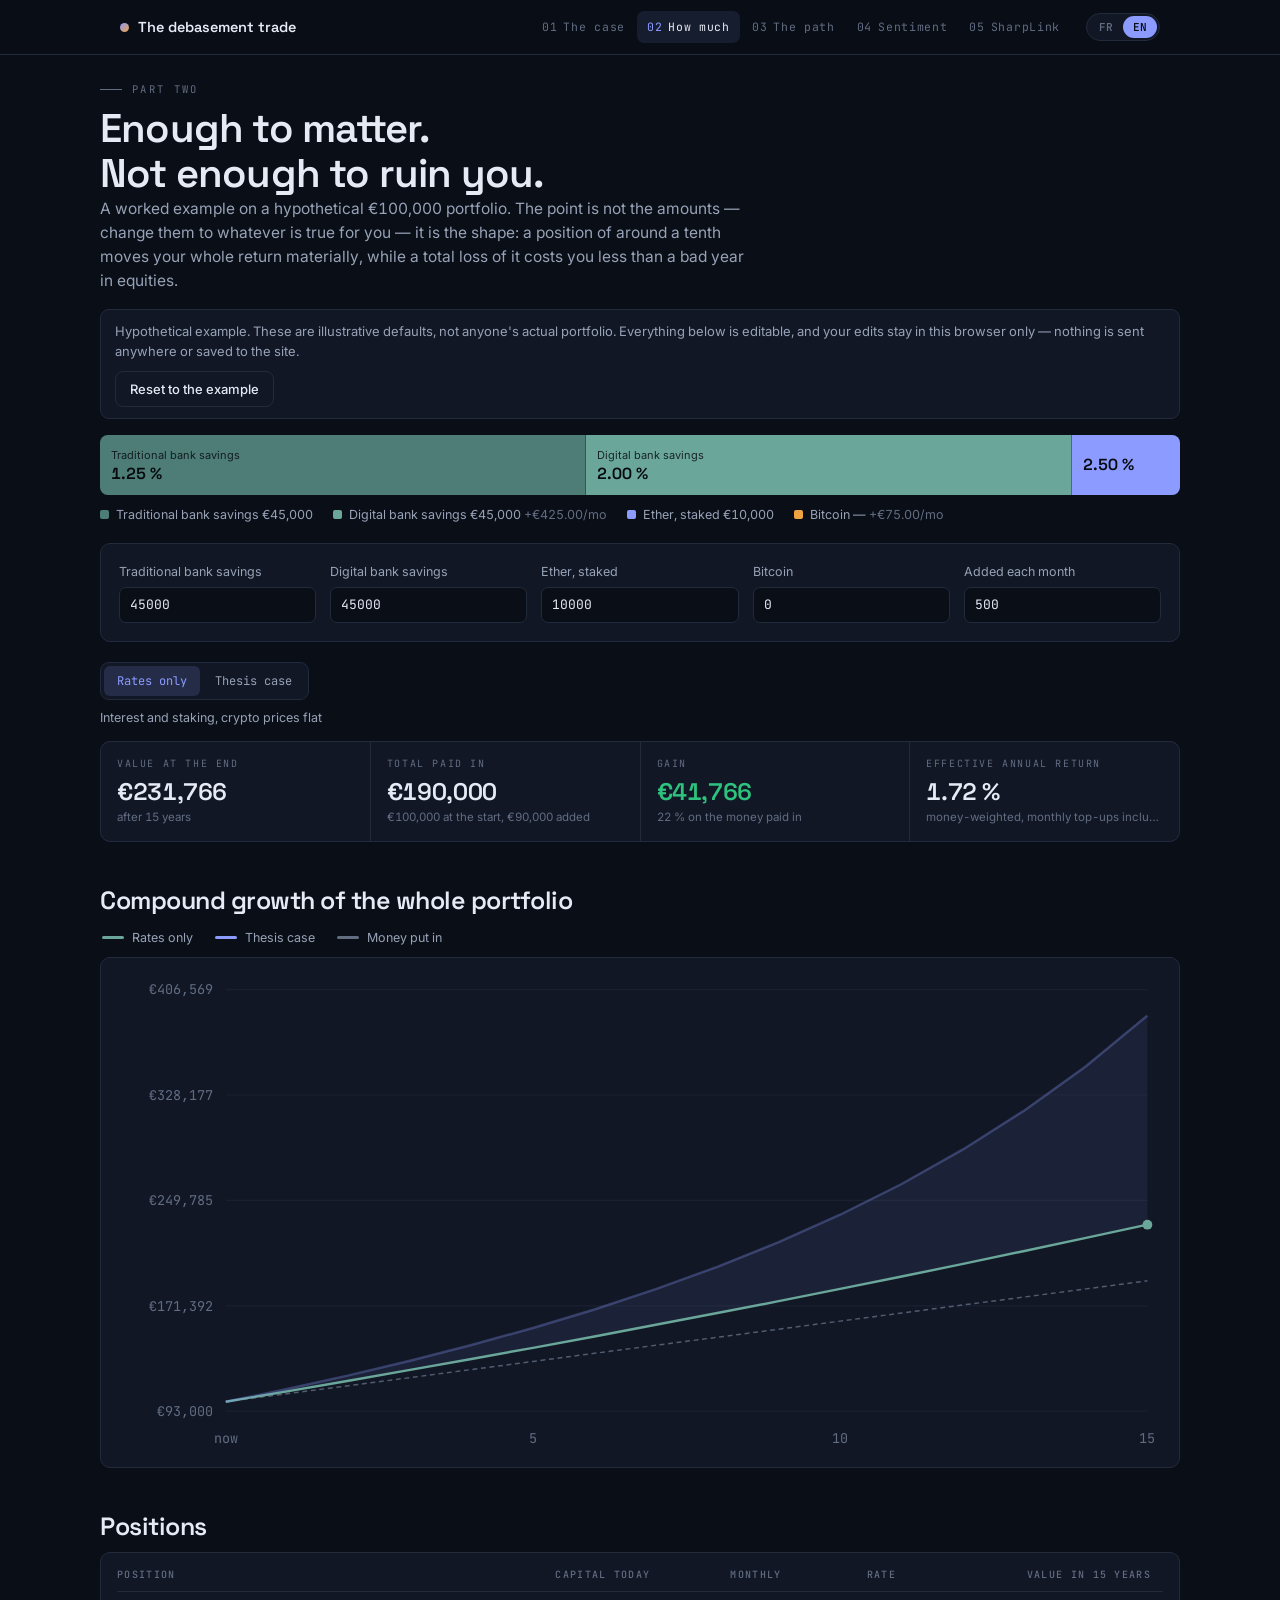
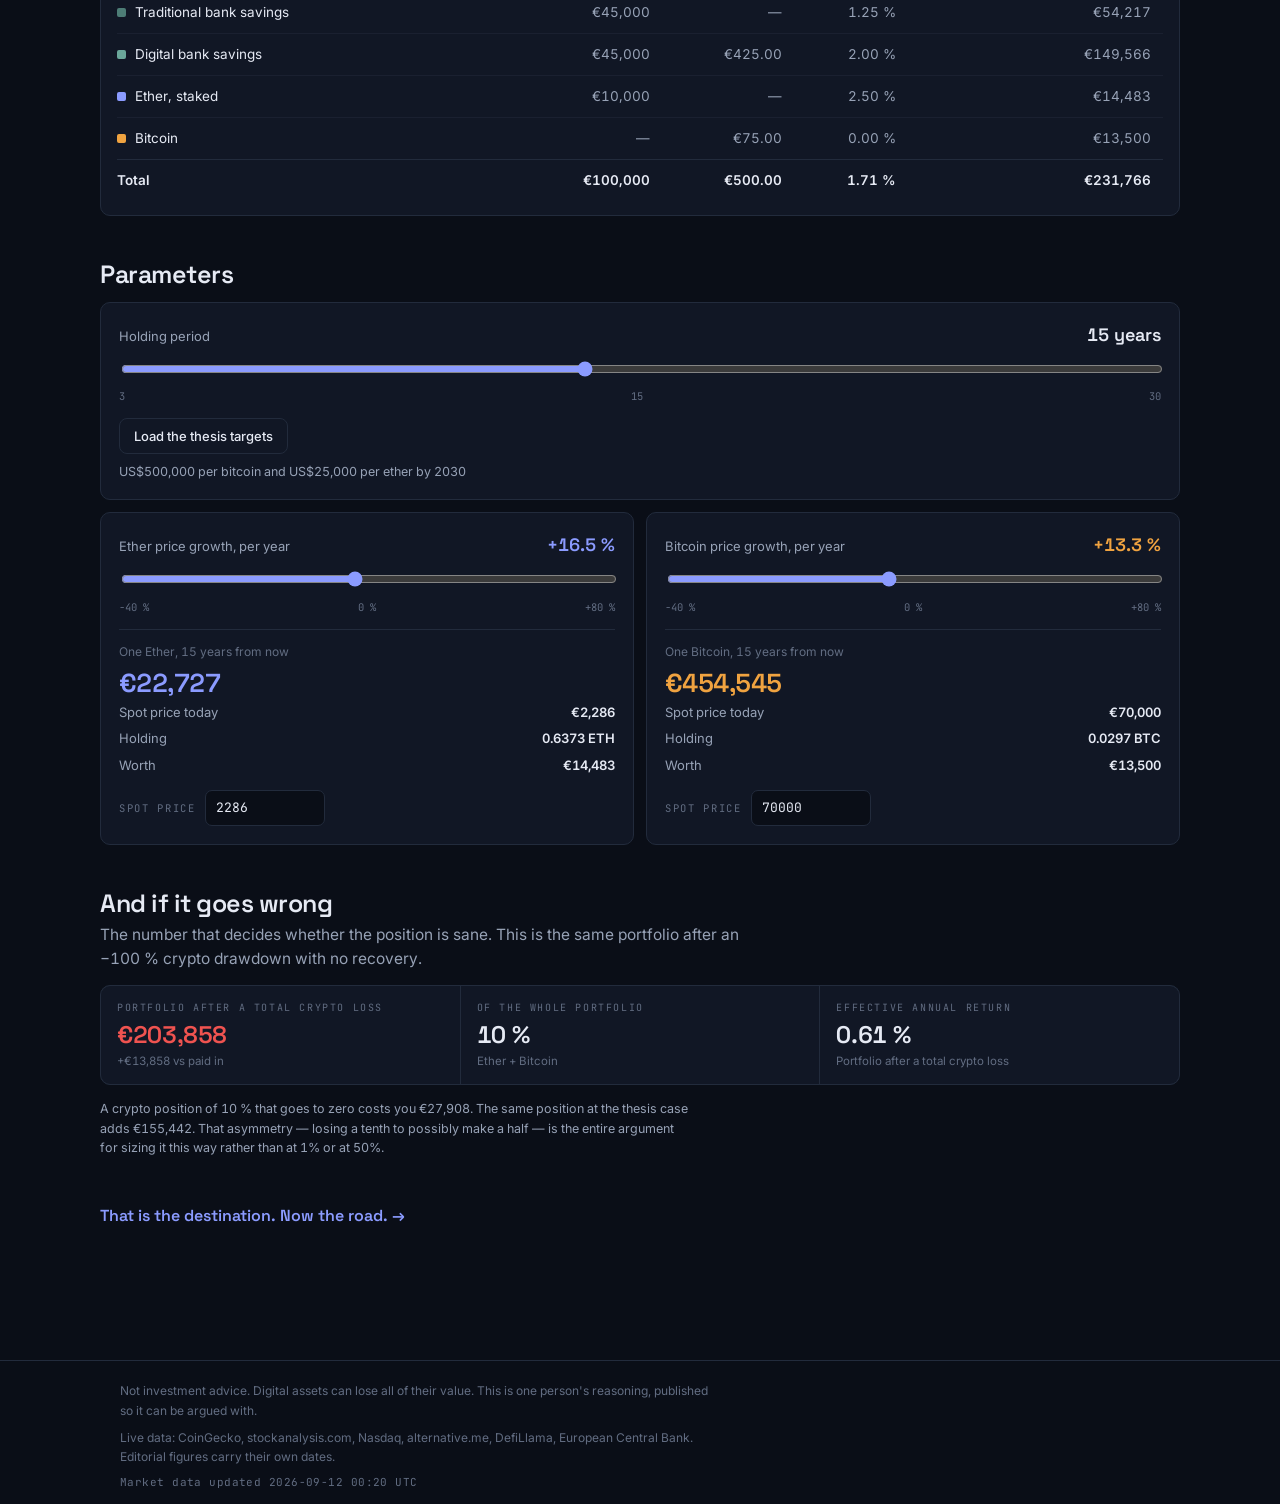
==== allocation.html @ 031e28a9 "Expand into a five-part thesis app with FR/EN and shared live data Turns the single SBET dashboard i" ====
<!DOCTYPE html>
<html lang="fr">
<head>
<meta charset="utf-8">
<meta name="viewport" content="width=device-width, initial-scale=1">
<title>How much — the debasement trade</title>
<meta name="theme-color" content="#0a0e17">
<link rel="preconnect" href="https://fonts.googleapis.com">
<link rel="preconnect" href="https://fonts.gstatic.com" crossorigin>
<link href="https://fonts.googleapis.com/css2?family=Space+Grotesk:wght@400;500;600;700&family=Inter:wght@400;500;600&family=JetBrains+Mono:wght@400;500;600&display=swap" rel="stylesheet">
<link rel="stylesheet" href="assets/app.css">
<style>
  .band{display:flex;height:60px;border-radius:8px;overflow:hidden;background:var(--rule);margin-top:16px}
  .seg-b{display:flex;flex-direction:column;justify-content:center;gap:1px;padding:0 11px;
    color:#06090f;overflow:hidden;white-space:nowrap;border-right:1px solid rgba(10,14,23,.35)}
  .seg-b:last-child{border-right:0}
  .seg-b .nm{font-size:11px;opacity:.82;text-overflow:ellipsis;overflow:hidden}
  .seg-b .rt{font-family:var(--display);font-size:16px;font-weight:600;line-height:1.1}
  .seg-b.sm .nm{display:none}
  .bandkey{display:flex;flex-wrap:wrap;gap:7px 20px;margin-top:10px;font-size:12.5px;color:var(--ink-2)}
  .bandkey i{width:9px;height:9px;border-radius:2px;display:inline-block;margin-right:7px}
  .field label{display:flex;justify-content:space-between;align-items:baseline;
    font-size:13px;color:var(--ink-2);margin-bottom:7px;gap:12px}
  .field label b{font-family:var(--display);font-size:18px;color:var(--ink);font-weight:600}
  .ticks2{display:flex;justify-content:space-between;font-family:var(--mono);
    font-size:10.5px;color:var(--ink-3);margin-top:2px}
  .inputs{display:grid;grid-template-columns:repeat(auto-fit,minmax(190px,1fr));gap:14px}
  .inp label{display:block;font-size:12.5px;color:var(--ink-2);margin-bottom:6px}
  .inp input{width:100%}
  .proj{margin-top:14px;padding-top:13px;border-top:1px solid var(--rule);font-size:13px}
  .proj .row{display:flex;justify-content:space-between;gap:12px;padding:3px 0;color:var(--ink-2)}
  .proj .row b{color:var(--ink);font-weight:600}
  .proj .price{font-family:var(--display);font-size:26px;font-weight:600;letter-spacing:-.02em;line-height:1.15}
  .proj .from{font-size:12px;color:var(--ink-3);margin-bottom:8px}
  .nextlink{display:inline-block;margin-top:34px;font-family:var(--display);font-weight:600;font-size:16px}
  .swap{display:flex;gap:9px;align-items:center;flex-wrap:wrap;margin-top:10px}
</style>
</head>
<body>
<main class="wrap page">
  <p class="eyebrow" data-i18n="al.eyebrow"></p>
  <h1 data-i18n-html="al.h1"></h1>
  <p class="lede" data-i18n="al.lede"></p>
  <div class="banner" style="border-color:var(--rule);background:var(--panel);color:var(--ink-2)">
    <span data-i18n="al.hypothetical"></span>
    <div class="swap">
      <button class="btn ghost" id="reset" data-i18n="al.reset"></button>
      <span class="asof" id="savedmsg"></span>
    </div>
  </div>

  <div class="band" id="band"></div>
  <div class="bandkey" id="bandkey"></div>

  <div class="inputs panel" style="margin-top:18px" id="capinputs"></div>

  <div class="seg" id="scenario" style="margin-top:20px" role="group">
    <button data-sc="base" aria-pressed="true"></button>
    <button data-sc="sim" aria-pressed="false"></button>
  </div>
  <p class="note" id="scnote" style="margin-top:8px"></p>

  <div class="strip g4" id="figs" style="margin-top:14px"></div>

  <section class="sec">
    <h2 data-i18n="al.chart"></h2>
    <div class="legend" id="legend"></div>
    <div class="chartbox" style="margin-top:10px">
      <svg id="chart" class="chart" viewBox="0 0 860 400" preserveAspectRatio="none"></svg>
    </div>
  </section>

  <section class="sec">
    <h2 data-i18n="al.positions"></h2>
    <div class="tbl-scroll" style="margin-top:12px">
      <table><thead><tr id="thead"></tr></thead>
      <tbody id="rows"></tbody><tfoot><tr id="tfoot"></tr></tfoot></table>
    </div>
  </section>

  <section class="sec">
    <h2 data-i18n="al.params"></h2>
    <div class="panel" style="margin-top:14px">
      <div class="field">
        <label for="years"><span data-i18n="al.years"></span><b id="yearsV"></b></label>
        <input type="range" id="years" min="3" max="30" step="1" value="15">
        <div class="ticks2"><span>3</span><span>15</span><span>30</span></div>
      </div>
      <button class="btn" id="preset" style="margin-top:14px"></button>
      <p class="note" id="presetnote" style="margin:8px 0 0"></p>
    </div>
    <div class="grid g2" style="margin-top:12px">
      <div class="panel" id="ethpanel"></div>
      <div class="panel" id="btcpanel"></div>
    </div>
  </section>

  <section class="sec">
    <h2 data-i18n="al.risk"></h2>
    <p class="lede" id="risklede"></p>
    <div class="strip g3" id="risk" style="margin-top:14px"></div>
    <p class="note" id="risknote" style="margin-top:14px"></p>
  </section>

  <a class="nextlink" href="path.html" data-i18n="al.next"></a>
</main>

<script src="assets/i18n.js"></script>
<script src="assets/shell.js"></script>
<script src="assets/allocation.js"></script>
</body>
</html>
---- assets/app.css ----
/* =============================================================================
   Shared design system for the crypto thesis app.
   Blend: the display type and accent gradients of the Fear & Greed dashboard,
   over the flat panels and hairline rules of the ETH path chart, so the home
   page has presence while the data-dense pages stay legible.
   ============================================================================= */

:root{
  /* ground */
  --bg:#0a0e17;
  --bg-glow-a:#161f3d;
  --bg-glow-b:#18122e;
  --panel:#111725;
  --panel-2:#161d2e;
  --rule:#222b3c;
  --rule-soft:#1a2030;

  /* ink */
  --ink:#e6eaf4;
  --ink-2:#97a2b6;
  --ink-3:#626d82;

  /* assets and verdicts */
  --eth:#8b9bff;
  --eth-rgb:139,155,255;
  --btc:#f0a340;
  --btc-rgb:240,163,64;
  --sbet:#f2a33c;
  --up:#2ec27e;
  --down:#ef5350;
  --warn:#e0a33c;

  /* sentiment spectrum */
  --fear:#ff3b4e;
  --fear-2:#ff8a34;
  --neutral:#f4d03f;
  --greed-2:#54d27a;
  --greed:#10c95f;

  --accent:#8b9bff;
  --focus:#7fd4ff;
  --r:10px;

  --display:"Space Grotesk","Helvetica Neue",Arial,sans-serif;
  --body:"Inter",system-ui,-apple-system,"Segoe UI",Roboto,sans-serif;
  --mono:"JetBrains Mono",ui-monospace,SFMono-Regular,Menlo,monospace;
}

*{box-sizing:border-box}
html,body{margin:0;padding:0}
html{scroll-behavior:smooth}
body{
  background:var(--bg);
  color:var(--ink);
  font-family:var(--body);
  font-size:15px;line-height:1.55;
  font-variant-numeric:tabular-nums;
  -webkit-font-smoothing:antialiased;
  min-height:100vh;
}
body.has-glow{
  background:
    radial-gradient(1100px 520px at 78% -10%, var(--bg-glow-a) 0%, transparent 62%),
    radial-gradient(820px 460px at 6% 2%, var(--bg-glow-b) 0%, transparent 58%),
    var(--bg);
}
img{max-width:100%}
a{color:var(--accent);text-decoration:none}
a:hover{text-decoration:underline}
:focus-visible{outline:2px solid var(--focus);outline-offset:2px}

.wrap{max-width:1080px;margin:0 auto;padding:0 20px}
.page{padding:26px 0 80px}

/* ---------------------------------------------------------------- type */
h1,h2,h3{font-family:var(--display);font-weight:600;letter-spacing:-.02em;margin:0;line-height:1.12}
h1{font-size:clamp(26px,4.4vw,40px)}
h2{font-size:clamp(19px,2.5vw,25px)}
h3{font-size:16px;letter-spacing:-.01em}
p{margin:0 0 12px;max-width:74ch}
.lede{color:var(--ink-2);font-size:15.5px;max-width:66ch}
.eyebrow{
  font-family:var(--mono);font-size:10.5px;letter-spacing:.22em;text-transform:uppercase;
  color:var(--ink-3);margin:0 0 10px;display:flex;align-items:center;gap:10px;
}
.eyebrow::before{content:"";width:22px;height:1px;background:var(--ink-3);flex:none}
.eyebrow.spectrum::before{background:linear-gradient(90deg,var(--fear),var(--neutral),var(--greed))}
.muted{color:var(--ink-2)}
.dim{color:var(--ink-3)}
.mono{font-family:var(--mono)}
b,strong{font-weight:600;color:var(--ink)}
.sec{margin-top:44px}
.sec > h2 + .lede{margin-top:6px}
.pos{color:var(--up)}.neg{color:var(--down)}

/* ---------------------------------------------------------------- nav */
.topbar{
  position:sticky;top:0;z-index:60;
  background:rgba(10,14,23,.88);backdrop-filter:blur(12px);
  border-bottom:1px solid var(--rule);
}
.topbar-in{display:flex;align-items:center;gap:16px;height:54px}
.brand{display:flex;align-items:center;gap:9px;font-family:var(--display);font-weight:600;
  font-size:14.5px;color:var(--ink);white-space:nowrap}
.brand:hover{text-decoration:none}
.brand .dot{width:9px;height:9px;border-radius:50%;flex:none;
  background:linear-gradient(135deg,var(--eth),var(--btc))}
.navlinks{display:flex;gap:2px;margin-left:auto;overflow-x:auto;scrollbar-width:none}
.navlinks::-webkit-scrollbar{display:none}
.navlinks a{
  font-family:var(--mono);font-size:11.5px;letter-spacing:.06em;color:var(--ink-3);
  padding:7px 10px;border-radius:7px;white-space:nowrap;
}
.navlinks a:hover{color:var(--ink);background:var(--panel-2);text-decoration:none}
.navlinks a[aria-current="page"]{color:var(--ink);background:var(--panel-2)}
.navlinks a .n{color:var(--ink-3);margin-right:6px}
.navlinks a[aria-current="page"] .n{color:var(--accent)}
.langsw{display:flex;background:var(--panel);border:1px solid var(--rule);border-radius:20px;padding:2px;flex:none}
.langsw button{
  font-family:var(--mono);font-size:11px;font-weight:600;color:var(--ink-3);
  background:transparent;border:0;padding:4px 10px;border-radius:16px;cursor:pointer;transition:.15s;
}
.langsw button[aria-pressed="true"]{background:var(--accent);color:#0a0e17}
@media (max-width:760px){
  .topbar-in{height:auto;flex-wrap:wrap;padding:9px 0;gap:10px}
  .navlinks{order:3;width:100%;margin-left:0}
  .langsw{margin-left:auto}
}

/* ---------------------------------------------------------------- panels */
.panel{background:var(--panel);border:1px solid var(--rule);border-radius:var(--r);padding:18px}
.panel.pad-sm{padding:13px}
.grid{display:grid;gap:12px}
.g2{grid-template-columns:repeat(2,1fr)}
.g3{grid-template-columns:repeat(3,1fr)}
.g4{grid-template-columns:repeat(4,1fr)}

/* stat strip — hairline-separated cells, terminal density */
.strip{
  display:grid;gap:1px;background:var(--rule);
  border:1px solid var(--rule);border-radius:var(--r);overflow:hidden;
}
.strip .cell{background:var(--panel);padding:14px 16px;min-width:0}
.strip .k{font-family:var(--mono);font-size:10px;letter-spacing:.16em;text-transform:uppercase;
  color:var(--ink-3);white-space:nowrap;overflow:hidden;text-overflow:ellipsis}
.strip .v{font-family:var(--display);font-weight:600;font-size:clamp(19px,2.7vw,24px);
  letter-spacing:-.015em;margin-top:7px;line-height:1.05}
.strip .x{font-size:11.5px;color:var(--ink-3);margin-top:5px;
  white-space:nowrap;overflow:hidden;text-overflow:ellipsis}

/* ---------------------------------------------------------------- controls */
.seg{display:inline-flex;background:var(--panel);border:1px solid var(--rule);
  border-radius:9px;padding:3px;gap:2px;flex-wrap:wrap}
.seg button{
  font-family:var(--mono);font-size:12px;color:var(--ink-2);background:transparent;border:0;
  padding:7px 13px;border-radius:6px;cursor:pointer;transition:.15s;white-space:nowrap;
}
.seg button:hover{color:var(--ink);background:var(--panel-2)}
.seg button[aria-pressed="true"]{background:rgba(var(--eth-rgb),.16);color:var(--eth)}
.seg button:disabled{opacity:.35;cursor:default}
.seg.btc button[aria-pressed="true"]{background:rgba(var(--btc-rgb),.16);color:var(--btc)}
.ctl{display:flex;align-items:center;gap:9px;flex-wrap:wrap}
.ctl-label{font-family:var(--mono);font-size:10.5px;letter-spacing:.16em;
  text-transform:uppercase;color:var(--ink-3)}
.toolrow{display:flex;flex-wrap:wrap;gap:12px 20px;align-items:center;margin:14px 0 0}

label.chk{display:inline-flex;gap:7px;align-items:center;cursor:pointer;user-select:none;
  font-size:13px;color:var(--ink-2)}
input[type=checkbox]{accent-color:var(--accent);width:14px;height:14px}
input[type=range]{width:100%;height:22px;accent-color:var(--accent)}
input[type=number],input[type=text]{
  font:inherit;font-size:13px;font-family:var(--mono);padding:7px 10px;
  background:var(--bg);color:var(--ink);
  border:1px solid var(--rule);border-radius:7px;width:120px;
}
input[type=number]:focus,input[type=text]:focus{border-color:var(--accent);outline:none}
.btn{
  font-family:var(--body);font-size:13px;font-weight:500;color:var(--ink);
  background:var(--panel);border:1px solid var(--rule);border-radius:8px;
  padding:9px 14px;cursor:pointer;transition:.15s;
}
.btn:hover{border-color:var(--accent);color:#fff}
.btn.ghost{background:transparent}

/* ---------------------------------------------------------------- tables */
table{width:100%;border-collapse:collapse;font-size:13.5px}
th{font-family:var(--mono);font-size:10px;letter-spacing:.13em;text-transform:uppercase;
  color:var(--ink-3);font-weight:500;text-align:right;padding:0 12px 9px 0;
  border-bottom:1px solid var(--rule)}
td{padding:10px 12px 10px 0;border-bottom:1px solid var(--rule-soft);
  color:var(--ink-2);text-align:right;vertical-align:top}
th:first-child,td:first-child{text-align:left}
td:first-child{color:var(--ink)}
tbody tr:last-child td{border-bottom:0}
tfoot td{border-top:1px solid var(--rule);border-bottom:0;color:var(--ink);font-weight:600}
.tbl-scroll{overflow-x:auto;border:1px solid var(--rule);border-radius:var(--r);
  background:var(--panel);padding:14px 16px}
.swatch{display:inline-block;width:9px;height:9px;border-radius:2px;margin-right:9px;flex:none}
.badge{display:inline-block;font-family:var(--mono);font-size:10px;font-weight:600;
  letter-spacing:.06em;padding:2px 7px;border-radius:4px;white-space:nowrap}
.badge.warn{background:rgba(239,83,80,.14);color:#ff8a86}
.badge.ok{background:rgba(46,194,126,.14);color:#57d79b}

/* ---------------------------------------------------------------- charts */
svg.chart{display:block;width:100%;height:auto;overflow:visible}
.gl{stroke:var(--rule-soft);stroke-width:1}
.axis{font-size:11px;fill:var(--ink-3);font-family:var(--mono)}
.chartbox{background:var(--panel);border:1px solid var(--rule);border-radius:var(--r);padding:12px 12px 6px;position:relative}
.legend{display:flex;flex-wrap:wrap;align-items:center;gap:9px 22px;margin:14px 2px 0;
  font-size:12.5px;color:var(--ink-2)}
.legend .lg{display:flex;align-items:center;gap:8px}
.legend .dash{width:22px;height:3px;border-radius:2px;flex:none}
.legend .sq{width:10px;height:10px;border-radius:2px;flex:none}
.readout{display:flex;flex-wrap:wrap;gap:4px 16px;align-items:baseline;
  padding:6px 6px 10px;font-size:12.5px;color:var(--ink-3);min-height:30px;font-family:var(--mono)}
.readout .mo{color:var(--ink);font-weight:500;font-size:13px}
.readout b{font-weight:500;color:var(--ink)}

/* ---------------------------------------------------------------- notices */
.banner{border:1px solid var(--warn);background:rgba(224,163,60,.09);color:#f0cf9b;
  border-radius:9px;padding:11px 14px;font-size:13px;margin:16px 0}
.banner.err{border-color:var(--down);background:rgba(239,83,80,.09);color:#f0b5af}
.asof{font-family:var(--mono);font-size:11px;color:var(--ink-3);letter-spacing:.04em}
.live{display:inline-flex;align-items:center;gap:7px;font-family:var(--mono);
  font-size:11px;color:var(--ink-3)}
.live .dot{width:7px;height:7px;border-radius:50%;background:var(--up)}
.note{font-size:12.5px;color:var(--ink-2);max-width:74ch;line-height:1.55}

footer.app{margin-top:52px;padding:20px 0 0;border-top:1px solid var(--rule);
  color:var(--ink-3);font-size:12px;line-height:1.6}
footer.app a{color:var(--ink-2)}

/* ---------------------------------------------------------------- responsive */
@media (max-width:900px){ .g4{grid-template-columns:repeat(2,1fr)} }
@media (max-width:760px){ .g3{grid-template-columns:1fr} }
@media (max-width:620px){
  .g2,.g4{grid-template-columns:1fr}
  body{font-size:14.5px}
}
@media (prefers-reduced-motion:reduce){*{transition:none!important;animation:none!important}
  html{scroll-behavior:auto}}
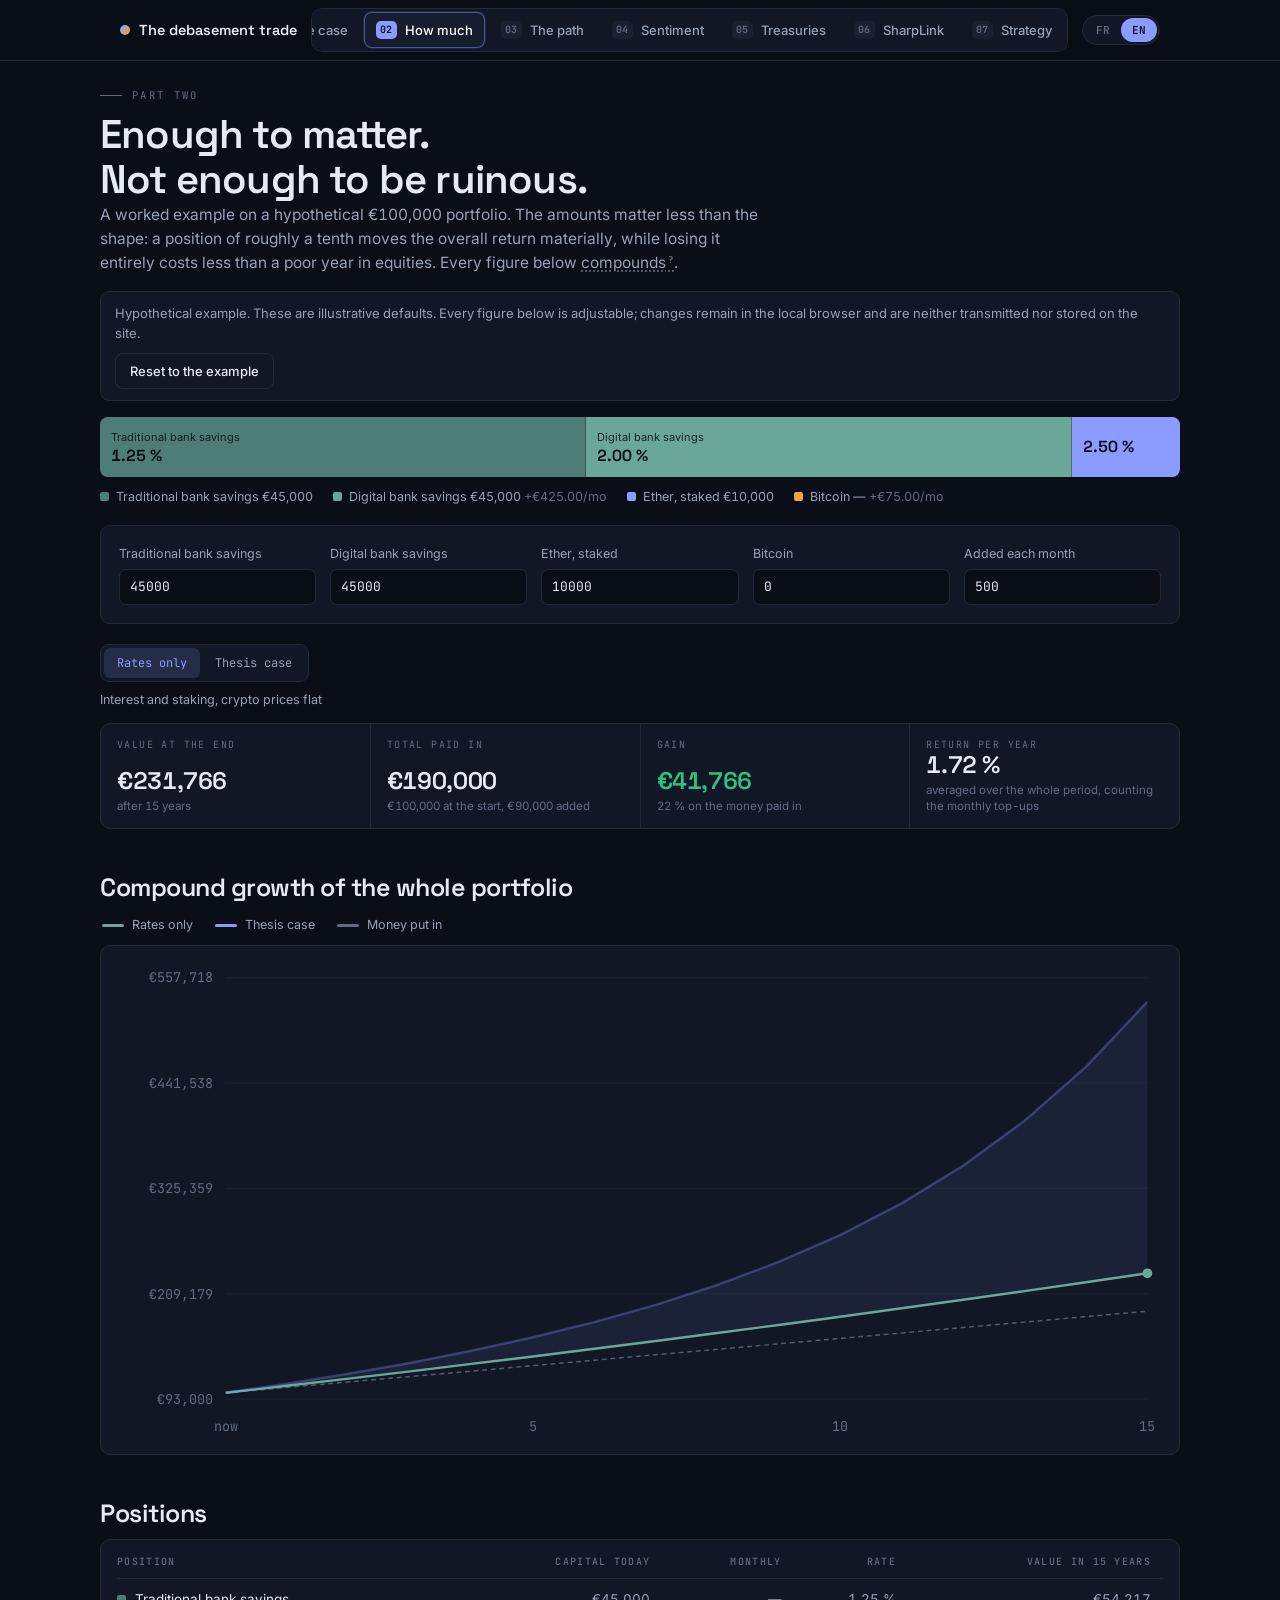
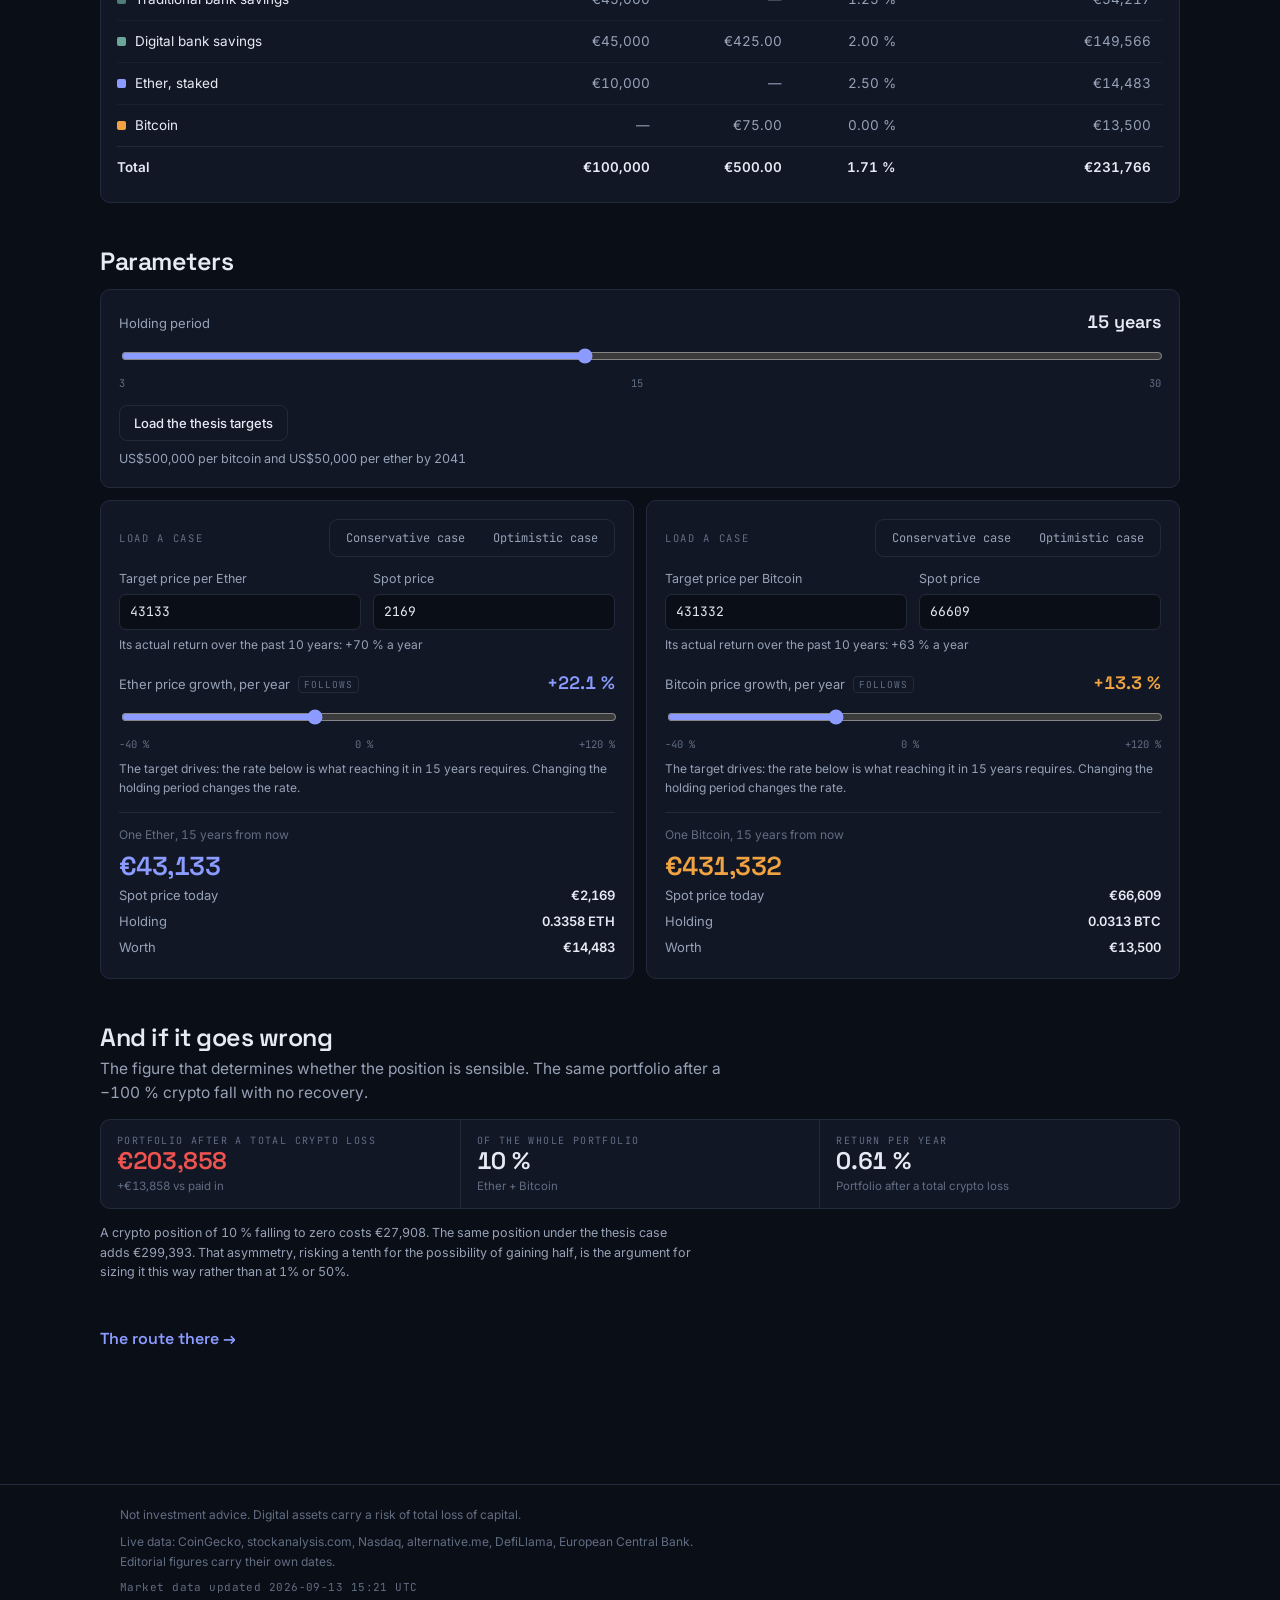
==== commit 1e870836: "Move the heavy explanations into panels, and say what actually goes wrong Definitions now run across" ====
--- a/allocation.html
+++ b/allocation.html
@@ -40,7 +40,7 @@
 <main class="wrap page">
   <p class="eyebrow" data-i18n="al.eyebrow"></p>
   <h1 data-i18n-html="al.h1"></h1>
-  <p class="lede" data-i18n="al.lede"></p>
+  <p class="lede" data-i18n-html="al.lede"></p>
   <div class="banner" style="border-color:var(--rule);background:var(--panel);color:var(--ink-2)">
     <span data-i18n="al.hypothetical"></span>
     <div class="swap">
--- a/assets/app.css
+++ b/assets/app.css
@@ -96,35 +96,73 @@
 /* ---------------------------------------------------------------- nav */
 .topbar{
   position:sticky;top:0;z-index:60;
-  background:rgba(10,14,23,.88);backdrop-filter:blur(12px);
+  background:rgba(10,14,23,.92);backdrop-filter:blur(12px);
   border-bottom:1px solid var(--rule);
 }
-.topbar-in{display:flex;align-items:center;gap:16px;height:54px}
+.topbar-in{display:flex;align-items:center;gap:14px;min-height:60px}
+@media (max-width:860px){
+  .topbar-in{flex-wrap:wrap;gap:9px;min-height:0;padding-block:9px}
+  .topbar-in .navlinks{order:3;flex-basis:100%;margin-left:0}
+  .topbar-in .langsw{margin-left:auto}
+}
 .brand{display:flex;align-items:center;gap:9px;font-family:var(--display);font-weight:600;
-  font-size:14.5px;color:var(--ink);white-space:nowrap}
+  font-size:14.5px;color:var(--ink);white-space:nowrap;flex:none}
 .brand:hover{text-decoration:none}
-.brand .dot{width:9px;height:9px;border-radius:50%;flex:none;
+.brand .dot{width:10px;height:10px;border-radius:50%;flex:none;
   background:linear-gradient(135deg,var(--eth),var(--btc))}
-.navlinks{display:flex;gap:2px;margin-left:auto;overflow-x:auto;scrollbar-width:none}
+.brand .short{display:none}
+/* The full name used to be dropped below 1080px, which left a phone showing one
+   word where the app's title should be. The bar wraps to two rows instead: the
+   name and the language switch on top, the tab strip across the width below. The
+   short name is now a real title too, kept only for the narrowest screens. */
+@media (max-width:430px){ .brand .full{display:none} .brand .short{display:inline} }
+
+/* Numbered step chips. Each carries its own surface and a badge, so they read as
+   controls even on the home page where the reader has not clicked anything yet. */
+.navlinks{display:flex;gap:4px;margin-left:auto;overflow-x:auto;scrollbar-width:none;
+  padding:3px;background:var(--panel);border:1px solid var(--rule);border-radius:11px}
 .navlinks::-webkit-scrollbar{display:none}
 .navlinks a{
-  font-family:var(--mono);font-size:11.5px;letter-spacing:.06em;color:var(--ink-3);
-  padding:7px 10px;border-radius:7px;white-space:nowrap;
-}
-.navlinks a:hover{color:var(--ink);background:var(--panel-2);text-decoration:none}
-.navlinks a[aria-current="page"]{color:var(--ink);background:var(--panel-2)}
-.navlinks a .n{color:var(--ink-3);margin-right:6px}
-.navlinks a[aria-current="page"] .n{color:var(--accent)}
-.langsw{display:flex;background:var(--panel);border:1px solid var(--rule);border-radius:20px;padding:2px;flex:none}
+  display:flex;align-items:center;gap:8px;flex:none;
+  font-family:var(--body);font-size:13px;font-weight:500;color:var(--ink-2);
+  padding:7px 11px;border-radius:8px;white-space:nowrap;
+  border:1px solid transparent;transition:.15s;
+}
+.navlinks a .n{
+  display:inline-flex;align-items:center;justify-content:center;
+  min-width:21px;height:18px;border-radius:5px;
+  background:var(--rule-soft);color:var(--ink-3);
+  font-family:var(--mono);font-size:10px;font-weight:600;letter-spacing:.02em;
+}
+.navlinks a:hover{color:var(--ink);background:var(--panel-2);
+  border-color:var(--rule);text-decoration:none}
+.navlinks a:hover .n{background:var(--rule);color:var(--ink-2)}
+.navlinks a[aria-current="page"]{
+  color:#fff;background:var(--panel-2);
+  border-color:rgba(139,155,255,.45);
+  box-shadow:0 0 0 1px rgba(139,155,255,.12);
+}
+.navlinks a[aria-current="page"] .n{background:var(--accent);color:#0a0e17}
+
+.langsw{display:flex;background:var(--panel);border:1px solid var(--rule);
+  border-radius:20px;padding:2px;flex:none}
 .langsw button{
   font-family:var(--mono);font-size:11px;font-weight:600;color:var(--ink-3);
-  background:transparent;border:0;padding:4px 10px;border-radius:16px;cursor:pointer;transition:.15s;
-}
+  background:transparent;border:0;padding:5px 11px;border-radius:16px;cursor:pointer;transition:.15s;
+}
+.langsw button:hover{color:var(--ink)}
 .langsw button[aria-pressed="true"]{background:var(--accent);color:#0a0e17}
-@media (max-width:760px){
-  .topbar-in{height:auto;flex-wrap:wrap;padding:9px 0;gap:10px}
-  .navlinks{order:3;width:100%;margin-left:0}
+
+@media (max-width:900px){
+  .topbar-in{flex-wrap:wrap;padding:10px 0;gap:10px}
+  .navlinks{order:3;width:100%;margin-left:0;
+    /* fade the right edge so it is obvious the strip scrolls */
+    -webkit-mask-image:linear-gradient(90deg,#000 calc(100% - 28px),transparent);
+    mask-image:linear-gradient(90deg,#000 calc(100% - 28px),transparent)}
   .langsw{margin-left:auto}
+}
+@media (max-width:420px){
+  .navlinks a{font-size:12.5px;padding:7px 9px;gap:6px}
 }
 
 /* ---------------------------------------------------------------- panels */
@@ -140,13 +178,14 @@
   display:grid;gap:1px;background:var(--rule);
   border:1px solid var(--rule);border-radius:var(--r);overflow:hidden;
 }
-.strip .cell{background:var(--panel);padding:14px 16px;min-width:0}
-.strip .k{font-family:var(--mono);font-size:10px;letter-spacing:.16em;text-transform:uppercase;
-  color:var(--ink-3);white-space:nowrap;overflow:hidden;text-overflow:ellipsis}
+.strip .cell{background:var(--panel);padding:14px 16px;min-width:0;
+  display:flex;flex-direction:column}
+.strip .cell .v{margin-top:auto}
+.strip .k{font-family:var(--mono);font-size:10px;letter-spacing:.14em;text-transform:uppercase;
+  color:var(--ink-3);line-height:1.35;overflow-wrap:anywhere}
 .strip .v{font-family:var(--display);font-weight:600;font-size:clamp(19px,2.7vw,24px);
   letter-spacing:-.015em;margin-top:7px;line-height:1.05}
-.strip .x{font-size:11.5px;color:var(--ink-3);margin-top:5px;
-  white-space:nowrap;overflow:hidden;text-overflow:ellipsis}
+.strip .x{font-size:11.5px;color:var(--ink-3);margin-top:5px;line-height:1.4;overflow-wrap:anywhere}
 
 /* ---------------------------------------------------------------- controls */
 .seg{display:inline-flex;background:var(--panel);border:1px solid var(--rule);
@@ -201,6 +240,16 @@
 .badge.warn{background:rgba(239,83,80,.14);color:#ff8a86}
 .badge.ok{background:rgba(46,194,126,.14);color:#57d79b}
 
+/* two-up comparison blocks, used by the thesis and treasury pages */
+.cases{display:grid;grid-template-columns:1fr 1fr;gap:12px}
+.case{border:1px solid var(--rule);border-radius:var(--r);padding:16px;background:var(--panel)}
+.case.bull{border-color:rgba(46,194,126,.4)}
+.case .lbl{font-family:var(--mono);font-size:10.5px;letter-spacing:.15em;
+  text-transform:uppercase;color:var(--ink-3)}
+.case .row{display:flex;justify-content:space-between;gap:12px;margin-top:11px;font-size:14px}
+.case .row b{font-family:var(--display);font-size:19px;font-weight:600}
+@media (max-width:620px){ .cases{grid-template-columns:1fr} }
+
 /* ---------------------------------------------------------------- charts */
 svg.chart{display:block;width:100%;height:auto;overflow:visible}
 .gl{stroke:var(--rule-soft);stroke-width:1}
@@ -239,3 +288,61 @@
 }
 @media (prefers-reduced-motion:reduce){*{transition:none!important;animation:none!important}
   html{scroll-behavior:auto}}
+
+/* linked inputs on the allocation page: target price and spot side by side */
+.linked{display:grid;grid-template-columns:1fr 1fr;gap:12px}
+.linked .inp label{display:block;font-size:12.5px;color:var(--ink-2);margin-bottom:6px}
+.linked .inp input{width:100%}
+.drv{font-family:var(--mono);font-size:9.5px;letter-spacing:.1em;text-transform:uppercase;
+  color:var(--ink-3);border:1px solid var(--rule);border-radius:4px;padding:1px 5px;
+  margin-left:5px;vertical-align:1px}
+@media (max-width:420px){ .linked{grid-template-columns:1fr} }
+
+/* Ranked bars. Used for the ETH/BTC ratio levels on part one and the
+   institutional holders on part six. */
+.bars{display:flex;flex-direction:column;gap:9px}
+.br{display:grid;grid-template-columns:minmax(120px,1.1fr) 1fr 86px;gap:14px;align-items:center;font-size:13px}
+.br .n{color:var(--ink-2)}
+.br .t{height:10px;background:var(--rule-soft);border-radius:2px;overflow:hidden}
+.br .t>i{display:block;height:100%;border-radius:2px}
+.br .v{font-family:var(--mono);font-size:12.5px;font-weight:600;text-align:right;color:var(--ink)}
+@media (max-width:620px){ .br{grid-template-columns:1fr;gap:3px}.br .v{text-align:left} }
+
+/* ---------------------------------------------------------------- defs */
+/* A term carrying its own definition. Underlined rather than coloured: it has to
+   read as part of the sentence, not as a link out of it. */
+[data-def]{
+  color:inherit;font:inherit;background:none;border:0;padding:0;margin:0;
+  cursor:help;text-decoration:underline;text-decoration-style:dotted;
+  text-underline-offset:3px;text-decoration-color:var(--ink-3);
+}
+[data-def]:hover,[data-def]:focus-visible{
+  text-decoration-color:var(--eth);color:var(--ink);outline:none;
+}
+[data-def]::after{
+  content:"?";font-family:var(--mono);font-size:.62em;font-weight:600;
+  vertical-align:.55em;margin-left:2px;color:var(--ink-3);
+}
+[data-def]:hover::after,[data-def]:focus-visible::after{color:var(--eth)}
+
+.sheet{position:fixed;inset:0;z-index:70;background:rgba(6,9,15,.66);
+  backdrop-filter:blur(3px);display:flex;align-items:flex-end;justify-content:center}
+.sheet[hidden]{display:none}
+.sheet-card{position:relative;width:100%;max-width:620px;max-height:82vh;overflow:auto;
+  background:var(--panel);border:1px solid var(--rule);
+  border-radius:16px 16px 0 0;padding:22px 20px 26px}
+.sheet-k{font-family:var(--mono);font-size:10px;letter-spacing:.16em;text-transform:uppercase;
+  color:var(--ink-3);margin:0 0 8px}
+.sheet-card h3{margin:0 0 10px;font-size:19px;padding-right:34px}
+.sheet-b{font-size:14px;color:var(--ink-2);line-height:1.62}
+.sheet-b p{margin:0 0 10px;max-width:none}
+.sheet-b p:last-child{margin-bottom:0}
+.sheet-b b{color:var(--ink);font-weight:600}
+.sheet-x{position:absolute;top:14px;right:14px;width:32px;height:32px;border-radius:50%;
+  background:var(--panel-2);border:1px solid var(--rule);color:var(--ink-2);
+  font-size:19px;line-height:1;cursor:pointer}
+.sheet-x:hover{border-color:var(--eth);color:var(--ink)}
+@media (min-width:700px){
+  .sheet{align-items:center;padding:20px}
+  .sheet-card{border-radius:var(--r)}
+}
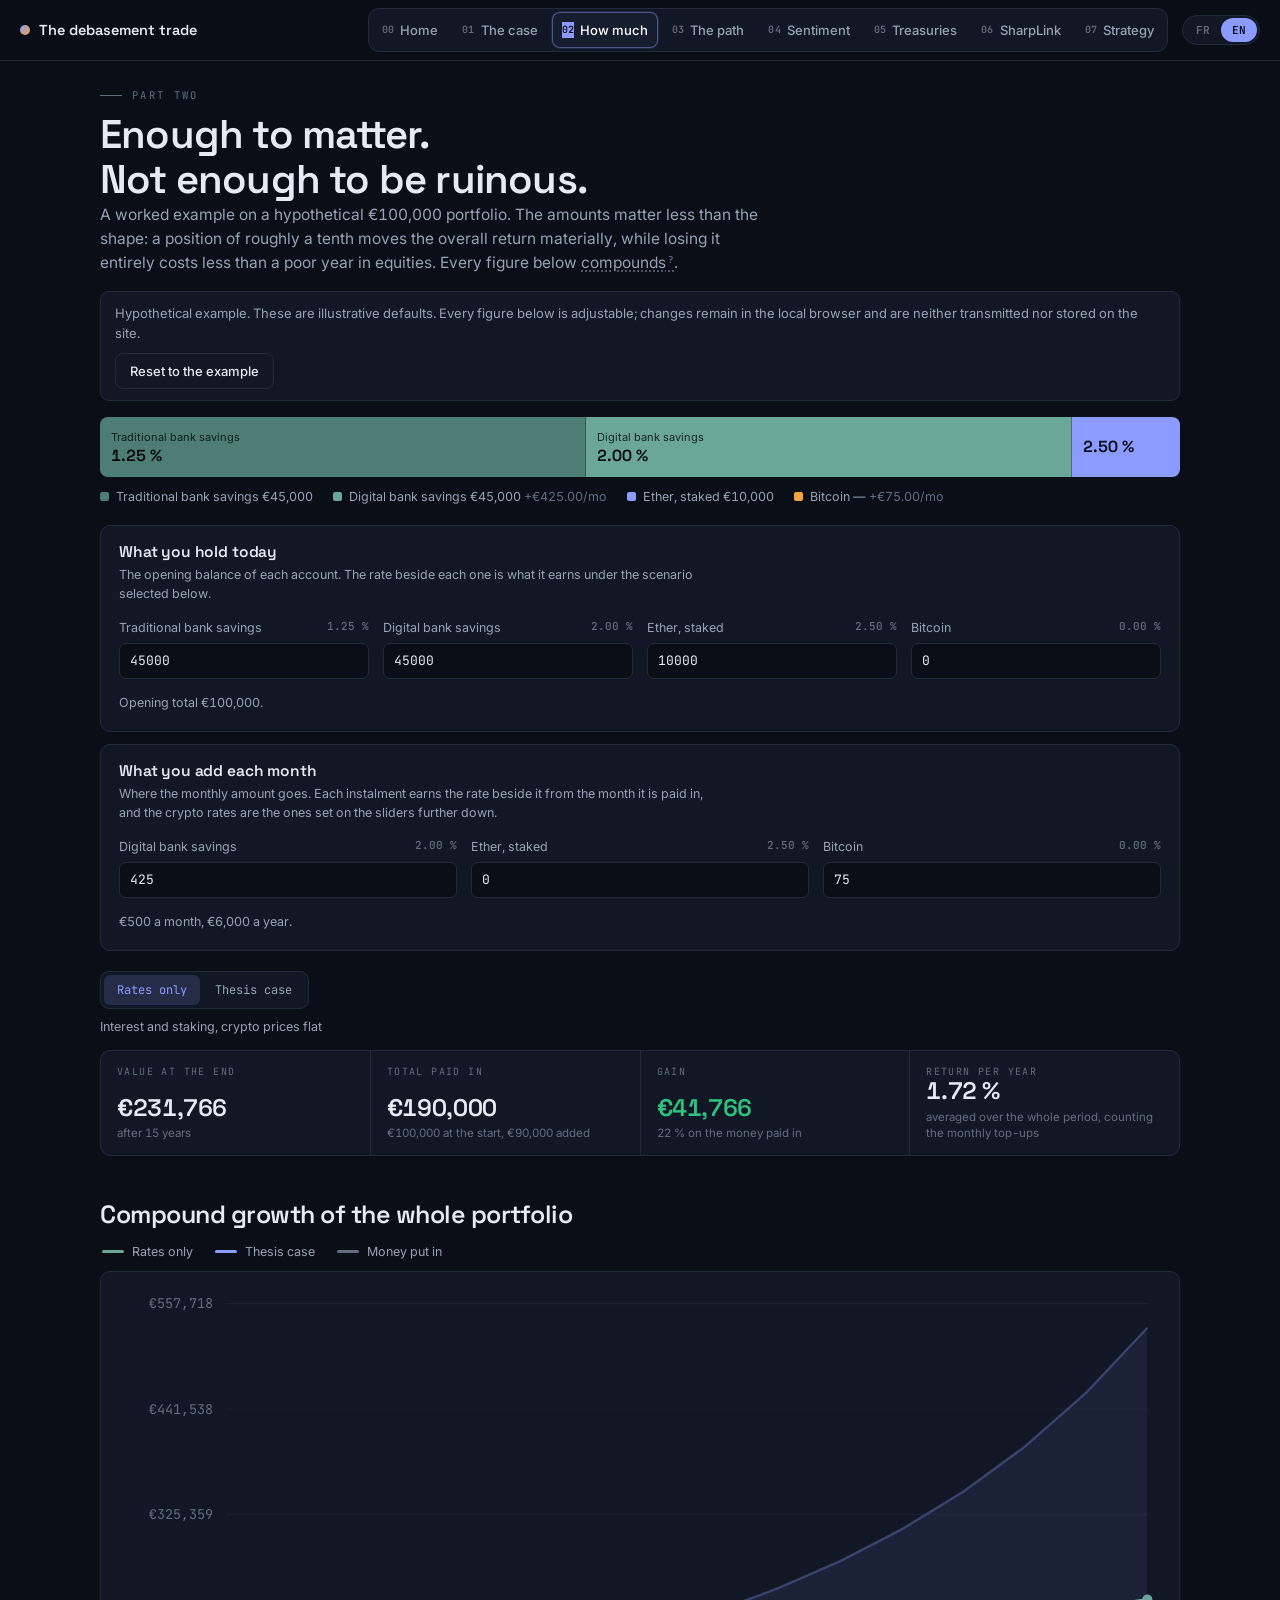
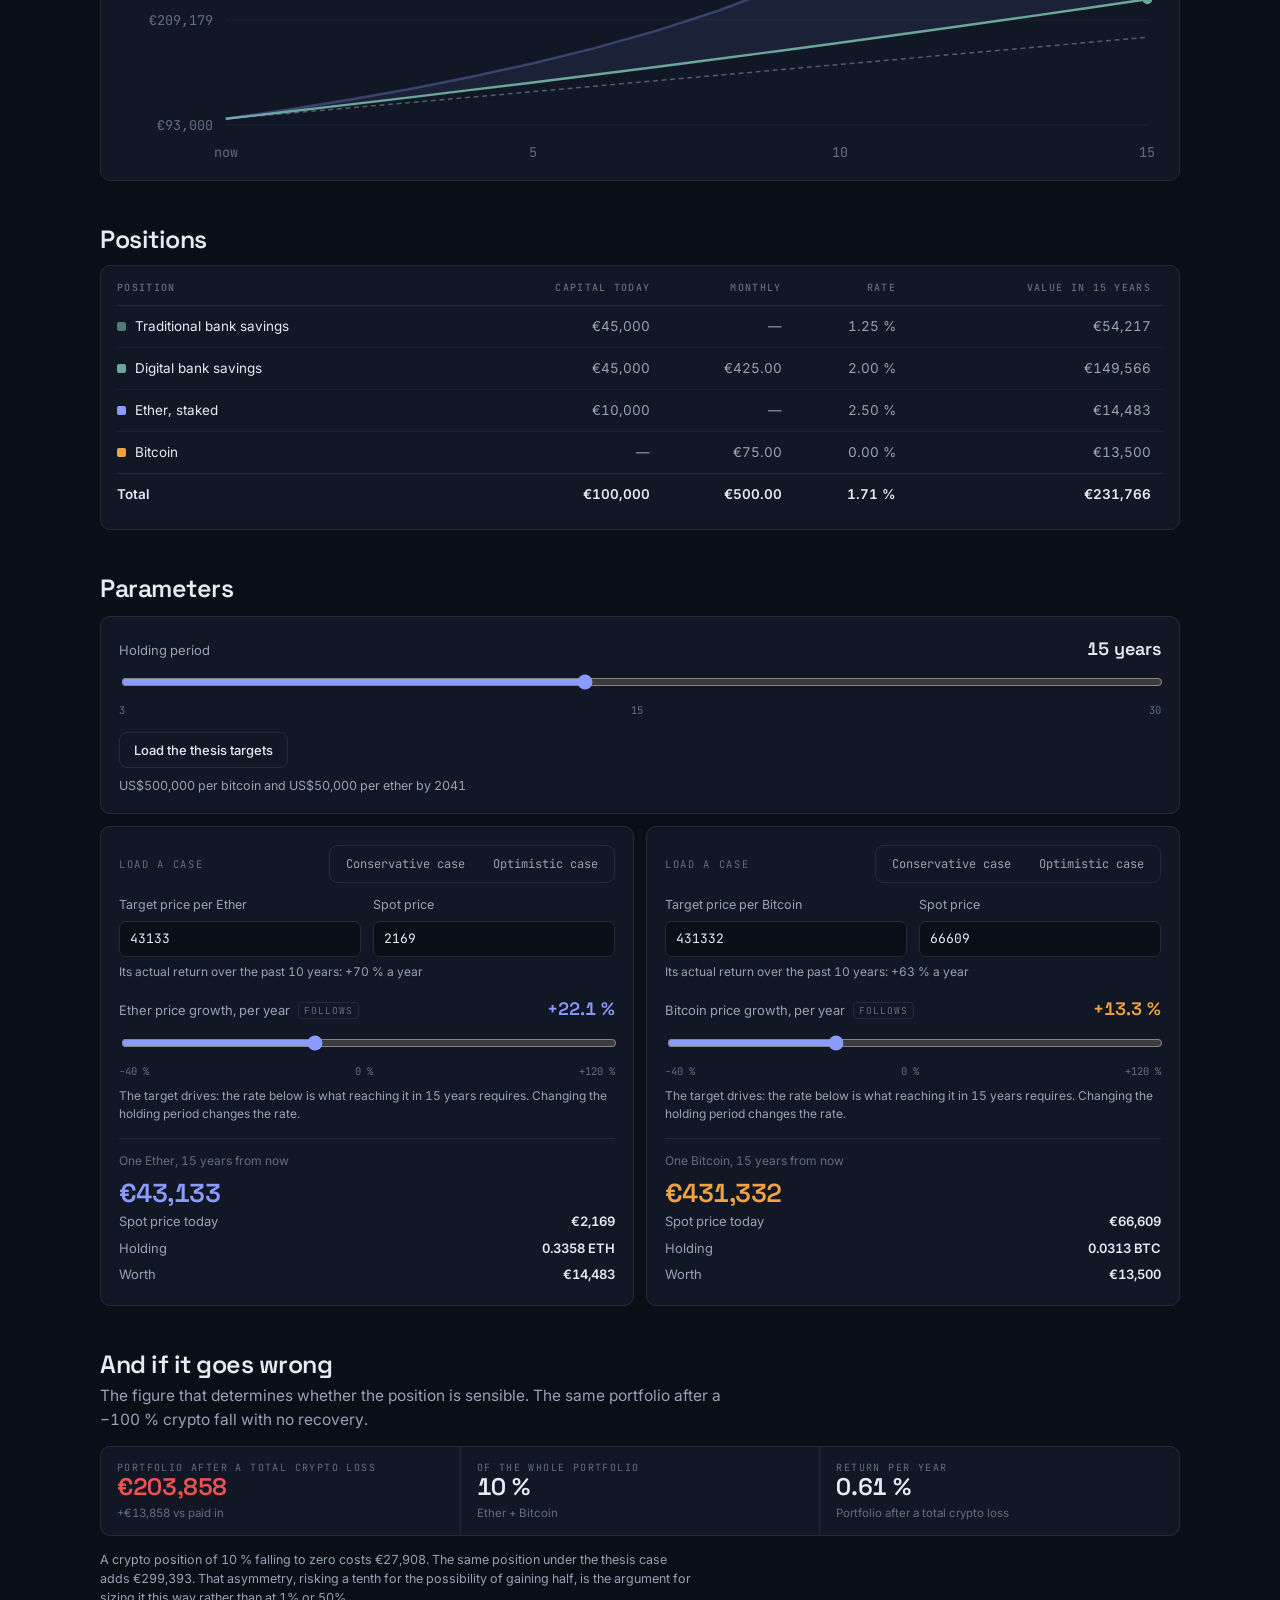
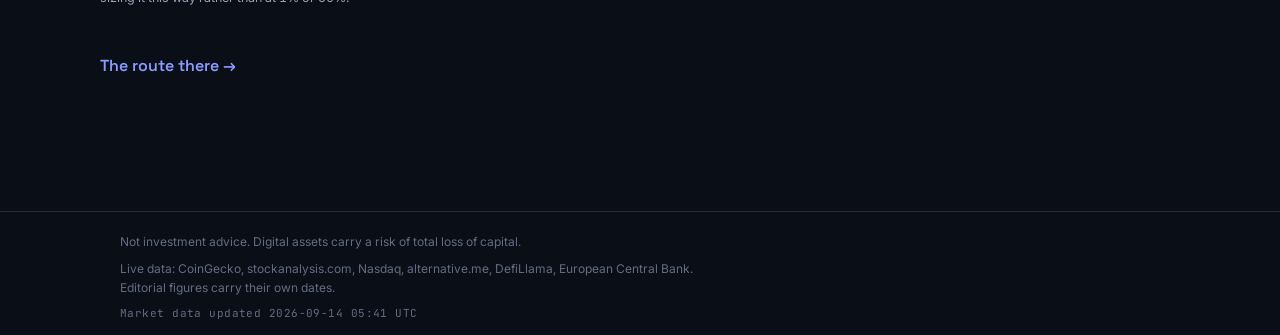
==== commit c5325431: "Split the simulator's settings into what you hold and what you add The monthly amount was a single b" ====
--- a/allocation.html
+++ b/allocation.html
@@ -25,6 +25,12 @@
   .ticks2{display:flex;justify-content:space-between;font-family:var(--mono);
     font-size:10.5px;color:var(--ink-3);margin-top:2px}
   .inputs{display:grid;grid-template-columns:repeat(auto-fit,minmax(190px,1fr));gap:14px}
+  /* The two groups answer different questions - what you hold now, and what you
+     add each month - so they are separated rather than sharing one row of boxes. */
+  .setgrp h3{margin:0 0 4px;font-size:15.5px}
+  .setgrp>.note{margin:0 0 14px}
+  .setgrp>.note:last-child{margin:14px 0 0}
+  .inp .rate{float:right;font-family:var(--mono);font-size:11px;color:var(--ink-3);font-weight:500}
   .inp label{display:block;font-size:12.5px;color:var(--ink-2);margin-bottom:6px}
   .inp input{width:100%}
   .proj{margin-top:14px;padding-top:13px;border-top:1px solid var(--rule);font-size:13px}
@@ -52,7 +58,19 @@
   <div class="band" id="band"></div>
   <div class="bandkey" id="bandkey"></div>
 
-  <div class="inputs panel" style="margin-top:18px" id="capinputs"></div>
+  <div class="panel setgrp" style="margin-top:18px">
+    <h3 data-i18n="al.g.start"></h3>
+    <p class="note dim" data-i18n="al.g.start.d"></p>
+    <div class="inputs" id="startinputs"></div>
+    <p class="note" id="startnote"></p>
+  </div>
+
+  <div class="panel setgrp" style="margin-top:12px">
+    <h3 data-i18n="al.g.month"></h3>
+    <p class="note dim" data-i18n="al.g.month.d"></p>
+    <div class="inputs" id="monthinputs"></div>
+    <p class="note" id="monthnote"></p>
+  </div>
 
   <div class="seg" id="scenario" style="margin-top:20px" role="group">
     <button data-sc="base" aria-pressed="true"></button>
--- a/assets/app.css
+++ b/assets/app.css
@@ -94,13 +94,21 @@
 .pos{color:var(--up)}.neg{color:var(--down)}
 
 /* ---------------------------------------------------------------- nav */
+.topbar .wrap{max-width:none}
 .topbar{
   position:sticky;top:0;z-index:60;
   background:rgba(10,14,23,.92);backdrop-filter:blur(12px);
   border-bottom:1px solid var(--rule);
 }
-.topbar-in{display:flex;align-items:center;gap:14px;min-height:60px}
-@media (max-width:860px){
+/* The page is capped at 1080px, but the bar is chrome rather than content and
+   the eight tabs need more room than that leaves. It spans the viewport, up to
+   a limit wide enough for the longest label set. */
+.topbar-in{display:flex;align-items:center;gap:14px;min-height:60px;
+  max-width:1560px;margin:0 auto}
+/* Below this the eight tabs no longer fit beside the name, so the bar takes two
+   rows and gives the strip the whole width rather than scrolling the first tab
+   out of sight. */
+@media (max-width:1199px){
   .topbar-in{flex-wrap:wrap;gap:9px;min-height:0;padding-block:9px}
   .topbar-in .navlinks{order:3;flex-basis:100%;margin-left:0}
   .topbar-in .langsw{margin-left:auto}
@@ -115,7 +123,7 @@
    word where the app's title should be. The bar wraps to two rows instead: the
    name and the language switch on top, the tab strip across the width below. The
    short name is now a real title too, kept only for the narrowest screens. */
-@media (max-width:430px){ .brand .full{display:none} .brand .short{display:inline} }
+@media (max-width:1300px){ .brand .full{display:none} .brand .short{display:inline} }
 
 /* Numbered step chips. Each carries its own surface and a badge, so they read as
    controls even on the home page where the reader has not clicked anything yet. */
@@ -123,20 +131,20 @@
   padding:3px;background:var(--panel);border:1px solid var(--rule);border-radius:11px}
 .navlinks::-webkit-scrollbar{display:none}
 .navlinks a{
-  display:flex;align-items:center;gap:8px;flex:none;
+  display:flex;align-items:center;gap:6px;flex:none;
   font-family:var(--body);font-size:13px;font-weight:500;color:var(--ink-2);
-  padding:7px 11px;border-radius:8px;white-space:nowrap;
+  padding:7px 9px;border-radius:8px;white-space:nowrap;
   border:1px solid transparent;transition:.15s;
 }
+/* A plain number rather than a filled badge: the box cost about 90px across
+   eight tabs, which is most of what made the first one scroll out of sight. */
 .navlinks a .n{
-  display:inline-flex;align-items:center;justify-content:center;
-  min-width:21px;height:18px;border-radius:5px;
-  background:var(--rule-soft);color:var(--ink-3);
+  color:var(--ink-3);
   font-family:var(--mono);font-size:10px;font-weight:600;letter-spacing:.02em;
 }
 .navlinks a:hover{color:var(--ink);background:var(--panel-2);
   border-color:var(--rule);text-decoration:none}
-.navlinks a:hover .n{background:var(--rule);color:var(--ink-2)}
+.navlinks a:hover .n{color:var(--ink-2)}
 .navlinks a[aria-current="page"]{
   color:#fff;background:var(--panel-2);
   border-color:rgba(139,155,255,.45);
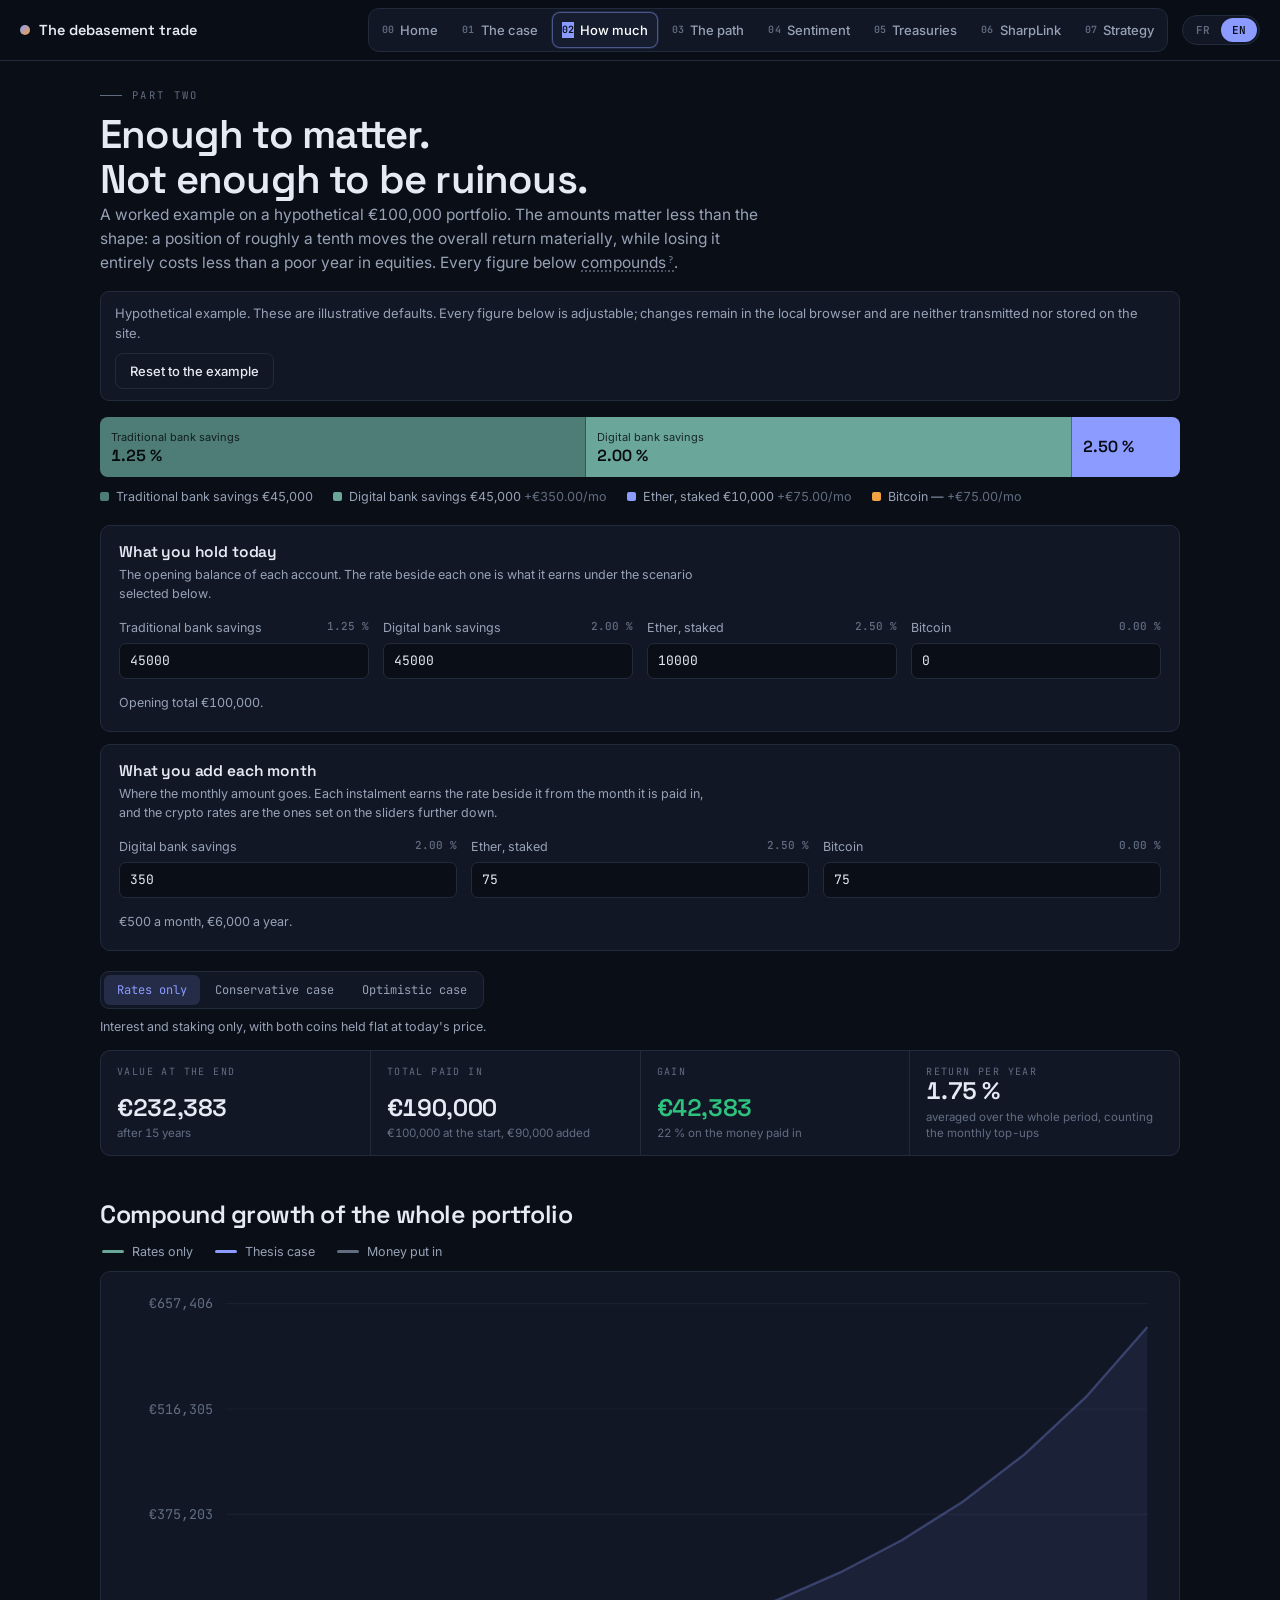
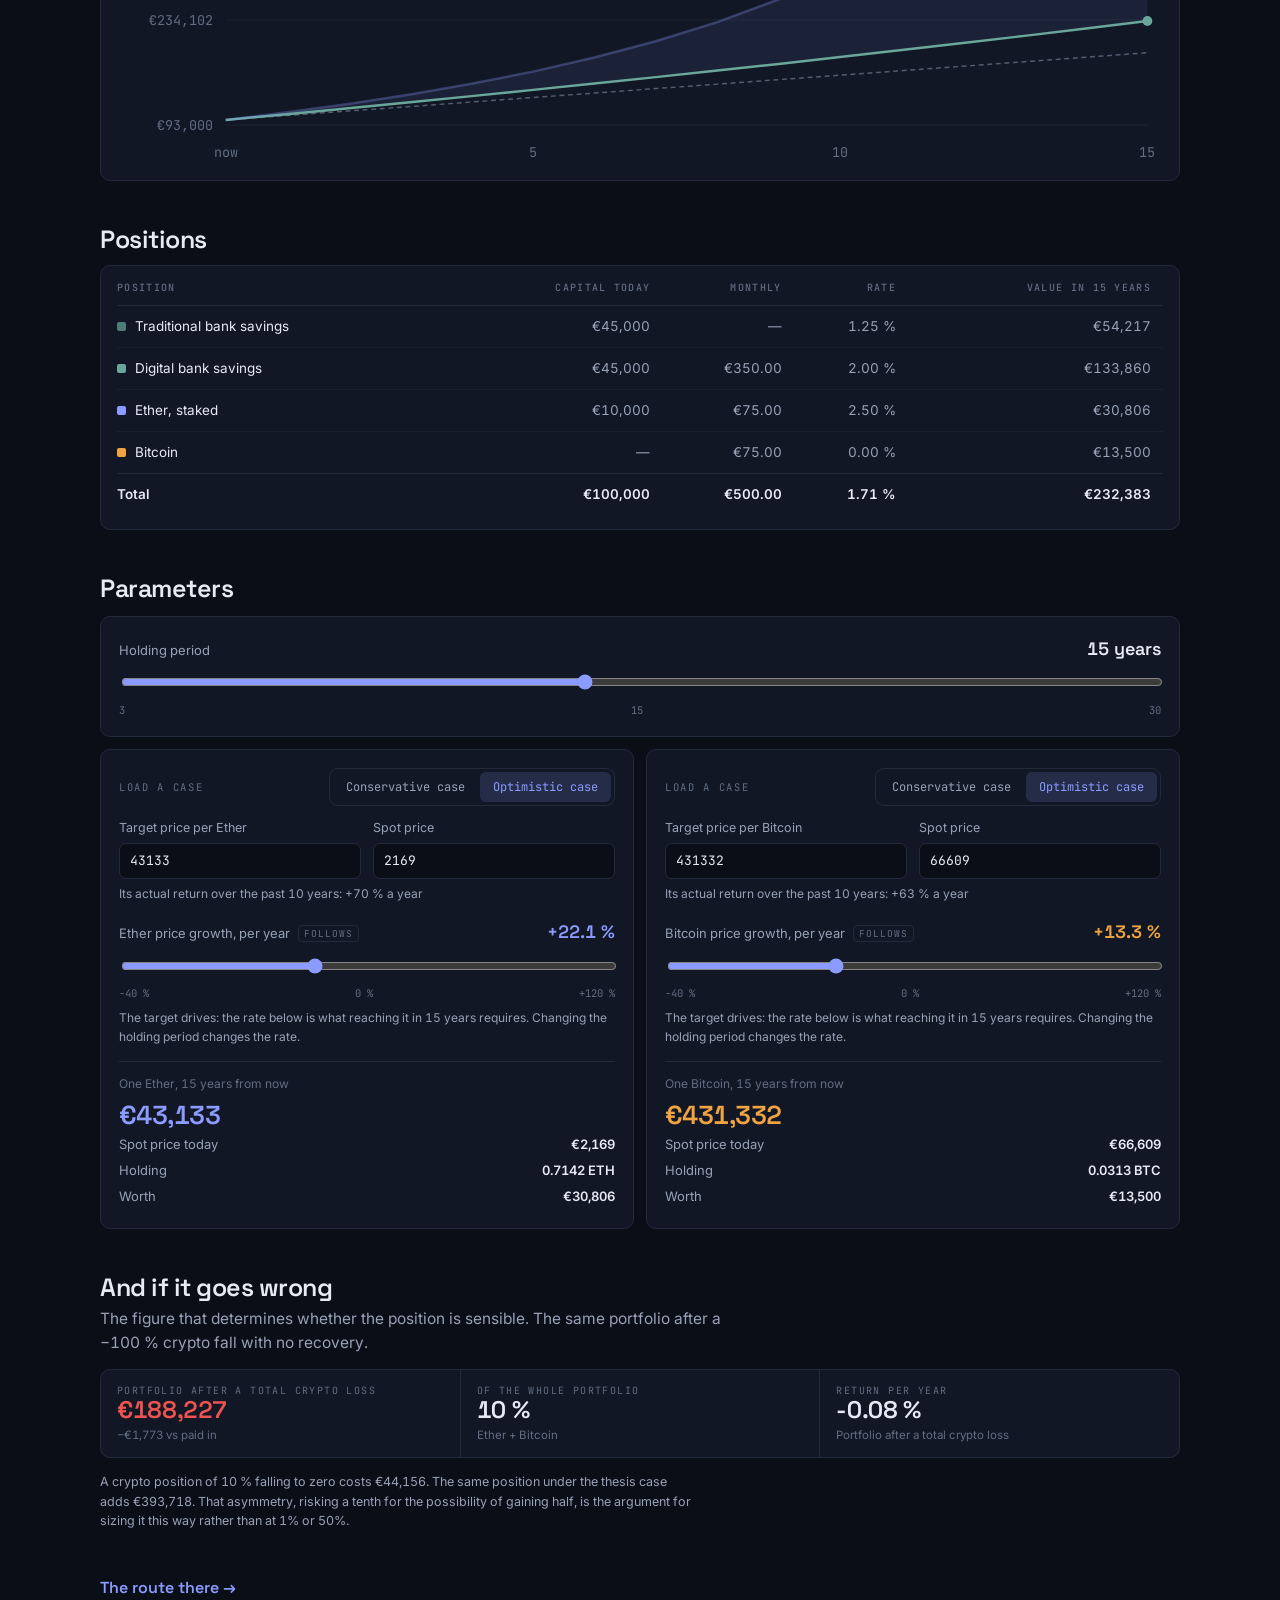
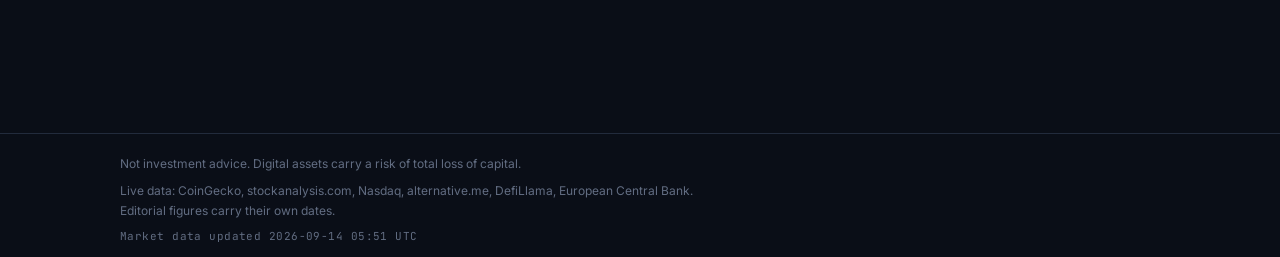
==== commit 0afe9ab8: "Make the two cases the top-level choice, and let either coin leave them The scenario toggle offered " ====
--- a/allocation.html
+++ b/allocation.html
@@ -74,7 +74,8 @@
 
   <div class="seg" id="scenario" style="margin-top:20px" role="group">
     <button data-sc="base" aria-pressed="true"></button>
-    <button data-sc="sim" aria-pressed="false"></button>
+    <button data-sc="case" data-k="base" aria-pressed="false"></button>
+    <button data-sc="case" data-k="bull" aria-pressed="false"></button>
   </div>
   <p class="note" id="scnote" style="margin-top:8px"></p>
 
@@ -104,8 +105,6 @@
         <input type="range" id="years" min="3" max="30" step="1" value="15">
         <div class="ticks2"><span>3</span><span>15</span><span>30</span></div>
       </div>
-      <button class="btn" id="preset" style="margin-top:14px"></button>
-      <p class="note" id="presetnote" style="margin:8px 0 0"></p>
     </div>
     <div class="grid g2" style="margin-top:12px">
       <div class="panel" id="ethpanel"></div>
